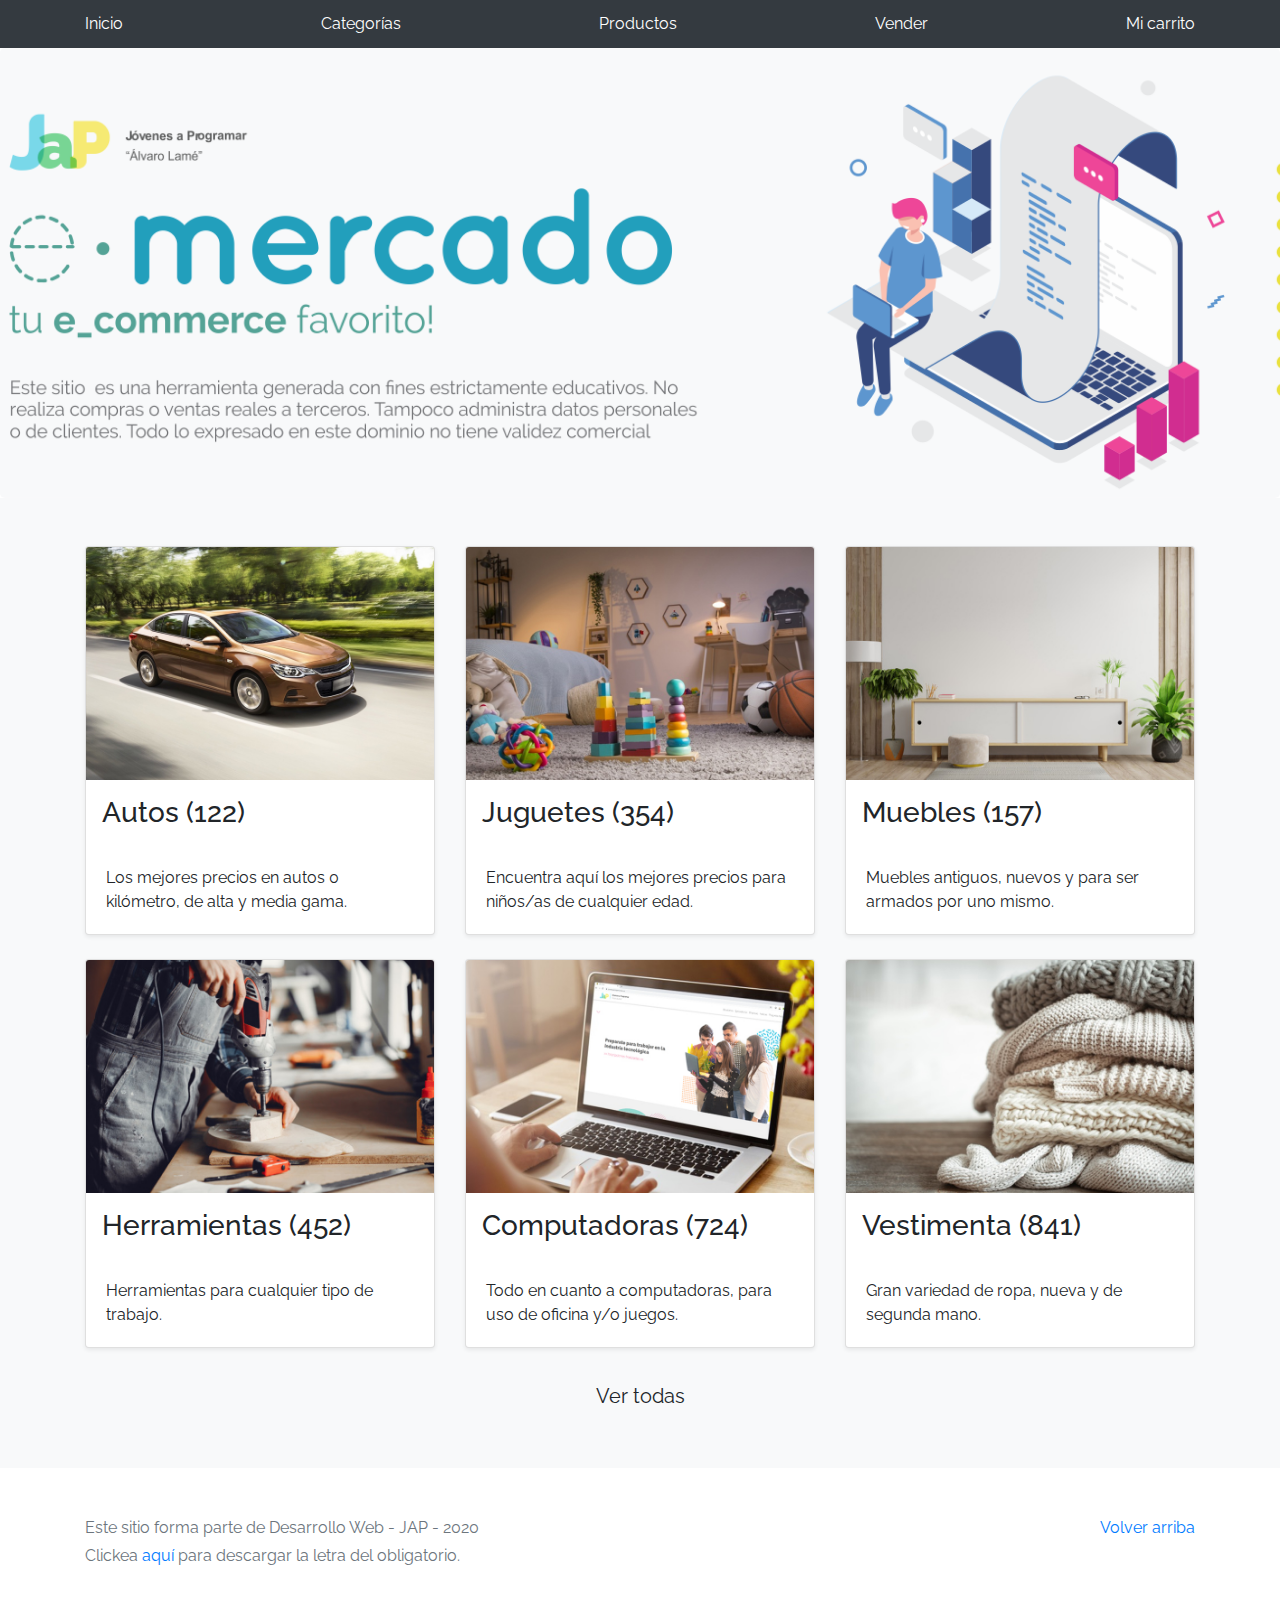
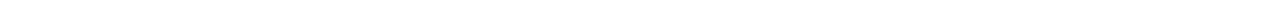
==== index.html @ d483f8cb "primercambio" ====
<!DOCTYPE html>
<!-- saved from url=(0049)https://getbootstrap.com/docs/4.3/examples/album/ -->
<html lang="en">
  <head>
    <meta http-equiv="Content-Type" content="text/html; charset=UTF-8">
    <meta name="viewport" content="width=device-width, initial-scale=1, shrink-to-fit=no">
    <meta name="description" content="">
    <title>eMercado - Todo lo que busques está aquí</title>

    <link rel="canonical" href="https://getbootstrap.com/docs/4.3/examples/album/">
    <link href="https://fonts.googleapis.com/css?family=Raleway:300,300i,400,400i,700,700i,900,900i" rel="stylesheet">
    <!-- Bootstrap core CSS -->
    <link href="css/bootstrap.min.css" rel="stylesheet">
    <link href="css/styles.css" rel="stylesheet">
  </head>
  <body>
    <nav class="site-header sticky-top py-1 bg-dark">
      <div class="container d-flex flex-column flex-md-row justify-content-between">
        <a class="py-2 d-none d-md-inline-block" href="index.html">Inicio</a>
        <a class="py-2 d-none d-md-inline-block" href="categories.html">Categorías</a>
        <a class="py-2 d-none d-md-inline-block" href="products.html">Productos</a>
        <a class="py-2 d-none d-md-inline-block" href="sell.html">Vender</a>
        <a class="py-2 d-none d-md-inline-block" href="cart.html">Mi carrito</a>
      </div>
    </nav>
    <main role="main">
      <section class="jumbotron text-center">
        <div class="m-5">
          <h1></h1>
        </div>
      </section>
      <div class="album py-5 bg-light">
        <div class="container">
          <div class="row">
            <div class="col-md-4">
              <a href="categories.html" class="card mb-4 shadow-sm custom-card">
                <img class="bd-placeholder-img card-img-top"  src="img/cat1.jpg">
                <h3 class="m-3">Autos (122)</h3>
                <div class="card-body">
                  <p class="card-text">Los mejores precios en autos 0 kilómetro, de alta y media gama.</p>
                </div>
              </a>
            </div>
            <div class="col-md-4">
                <a href="categories.html" class="card mb-4 shadow-sm custom-card">
                  <img class="bd-placeholder-img card-img-top" src="img/cat2.jpg">
                  <h3 class="m-3">Juguetes (354)</h3>
                  <div class="card-body">
                    <p class="card-text">Encuentra aquí los mejores precios para niños/as de cualquier edad.</p>
                  </div>
                </a>
            </div>
            <div class="col-md-4">
                <a href="categories.html" class="card mb-4 shadow-sm custom-card">
                  <img class="bd-placeholder-img card-img-top" src="img/cat3.jpg">
                  <h3 class="m-3">Muebles (157)</h3>
                  <div class="card-body">
                    <p class="card-text">Muebles antiguos, nuevos y para ser armados por uno mismo.</p>
                  </div>
                </a>
            </div>
            <div class="col-md-4">
                <a href="categories.html" class="card mb-4 shadow-sm custom-card">
                  <img class="bd-placeholder-img card-img-top" src="img/cat4.jpg">
                  <h3 class="m-3">Herramientas (452)</h3>
                  <div class="card-body">
                    <p class="card-text">Herramientas para cualquier tipo de trabajo.</p>
                  </div>
                </a>
            </div>
            <div class="col-md-4">
                <a href="categories.html" class="card mb-4 shadow-sm custom-card">
                  <img class="bd-placeholder-img card-img-top" src="img/cat5.jpg">
                  <h3 class="m-3">Computadoras (724)</h3>
                  <div class="card-body">
                    <p class="card-text">Todo en cuanto a computadoras, para uso de oficina y/o juegos.</p>
                  </div>
                </a>
            </div>
            <div class="col-md-4">
                <a href="categories.html" class="card mb-4 shadow-sm custom-card">
                  <img class="bd-placeholder-img card-img-top" src="img/cat6.jpg">
                  <h3 class="m-3">Vestimenta (841)</h3>
                  <div class="card-body">
                    <p class="card-text">Gran variedad de ropa, nueva y de segunda mano.</p>
                  </div>
                </a>
            </div>
          </div>
          <div class="row">
              <a type="button" class="btn btn-light btn-lg btn-block" href="categories.html">Ver todas</a>
          </div>
        </div>
      </div>
    </main>
    <footer class="text-muted">
      <div class="container">
        <p class="float-right">
          <a href="#">Volver arriba</a>
        </p>
        <p>Este sitio forma parte de Desarrollo Web - JAP - 2020</p>
        <p>Clickea <a target="_blank" href="Letra.pdf">aquí</a> para descargar la letra del obligatorio.</p>
      </div>
    </footer>
    <script src="js/jquery-3.4.1.min.js"></script>
    <script src="js/bootstrap.bundle.min.js"></script>
    <script src="js/init.js"></script>
  </body>
</html>
---- css/styles.css ----
.jumbotron, .card-body, .container, .site-header{
    font-family: 'Raleway', serif !important;
}

.jumbotron .display-4{
    font-weight: bold;
}

.jumbotron {
  height: 50vh;
  padding: 5em inherit;
  margin-bottom: 0;
  background-color: #53C0FB;
  background: url('../img/cover_back.png');
  background-size: cover;
  background-position: center;
  background-repeat: no-repeat;
  color: black;
  font-weight: bold;
}

@media (min-width: 768px) {
  .jumbotron {
    padding-top: 6rem;
    padding-bottom: 6rem;
  }
}

.jumbotron p:last-child {
  margin-bottom: 0;
}

.jumbotron-heading {
  font-weight: 300;
}

.jumbotron .container {
  max-width: 40rem;
  background-color: rgba(255, 255, 255, 0.5);
  border-radius: 10px;
  text-shadow: 1px 1px 2px grey;
}

.jumbotron .lead{
  font-size: 38px;
}

footer {
  padding-top: 3rem;
  padding-bottom: 3rem;
}

footer p {
  margin-bottom: .25rem;
}

.site-header a {
  color: white;
  transition: ease-in-out color .15s;
}

.light-text {
  color: white;
}

.site-header .dropdown-menu a {
  color: black;
}

.dropzone{
  border: 2px dashed #0087F7;
  border-radius: 5px;
  background: white;
}

.alert{
  position: fixed;
  top:80px;
  width: 50%;
  left: 50%;
  transform: translate(-50%, 0);
}

.lds-ring {
  display: inline-block;
  position: relative;
  width: 64px;
  height: 64px;
  top:50%;
  left: 50%;
}
.lds-ring div {
  box-sizing: border-box;
  display: block;
  position: absolute;
  width: 51px;
  height: 51px;
  margin: 6px;
  border: 6px solid #fff;
  border-radius: 50%;
  animation: lds-ring 1.2s cubic-bezier(0.5, 0, 0.5, 1) infinite;
  border-color: #fff transparent transparent transparent;
}
.lds-ring div:nth-child(1) {
  animation-delay: -0.45s;
}
.lds-ring div:nth-child(2) {
  animation-delay: -0.3s;
}
.lds-ring div:nth-child(3) {
  animation-delay: -0.15s;
}
@keyframes lds-ring {
  0% {
    transform: rotate(0deg);
  }
  100% {
    transform: rotate(360deg);
  }
}

#spinner-wrapper{
  position: fixed;
  background-color: rgba(0,0,0,0.5);
  width:100%;
  height: 100%;
  top:0;
  left:0;
  z-index: 1021;
  display: none;
}

a.custom-card,
a.custom-card:hover {
  color: inherit;
  text-decoration: inherit;
}

.checked {
  color: orange;
}
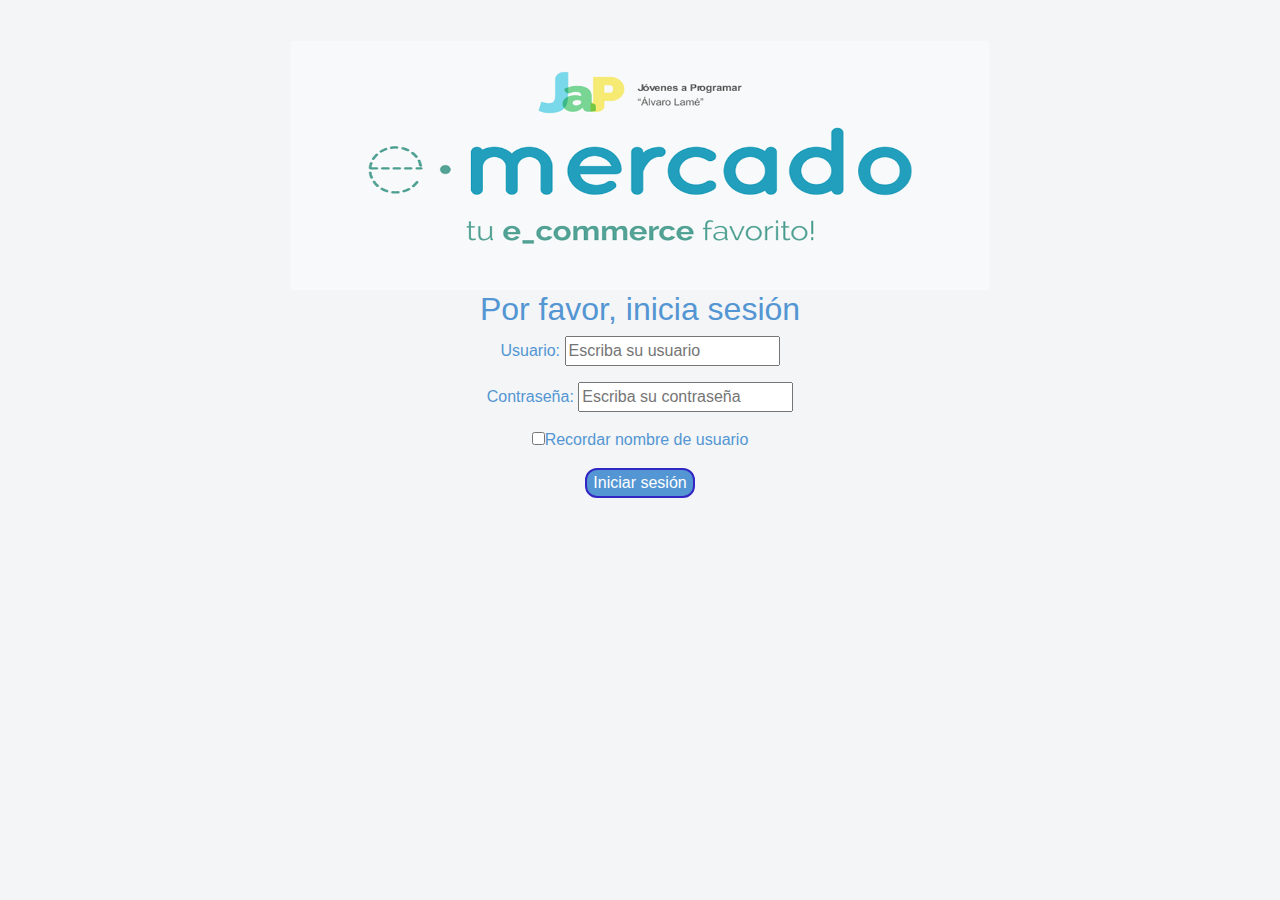
==== commit 6f3aceee: "Entrega1" ====
--- a/index.html
+++ b/index.html
@@ -1,109 +1,52 @@
 <!DOCTYPE html>
 <!-- saved from url=(0049)https://getbootstrap.com/docs/4.3/examples/album/ -->
 <html lang="en">
-  <head>
-    <meta http-equiv="Content-Type" content="text/html; charset=UTF-8">
-    <meta name="viewport" content="width=device-width, initial-scale=1, shrink-to-fit=no">
-    <meta name="description" content="">
-    <title>eMercado - Todo lo que busques está aquí</title>
 
-    <link rel="canonical" href="https://getbootstrap.com/docs/4.3/examples/album/">
-    <link href="https://fonts.googleapis.com/css?family=Raleway:300,300i,400,400i,700,700i,900,900i" rel="stylesheet">
-    <!-- Bootstrap core CSS -->
-    <link href="css/bootstrap.min.css" rel="stylesheet">
-    <link href="css/styles.css" rel="stylesheet">
-  </head>
-  <body>
-    <nav class="site-header sticky-top py-1 bg-dark">
-      <div class="container d-flex flex-column flex-md-row justify-content-between">
-        <a class="py-2 d-none d-md-inline-block" href="index.html">Inicio</a>
-        <a class="py-2 d-none d-md-inline-block" href="categories.html">Categorías</a>
-        <a class="py-2 d-none d-md-inline-block" href="products.html">Productos</a>
-        <a class="py-2 d-none d-md-inline-block" href="sell.html">Vender</a>
-        <a class="py-2 d-none d-md-inline-block" href="cart.html">Mi carrito</a>
-      </div>
-    </nav>
-    <main role="main">
-      <section class="jumbotron text-center">
-        <div class="m-5">
-          <h1></h1>
-        </div>
-      </section>
-      <div class="album py-5 bg-light">
-        <div class="container">
-          <div class="row">
-            <div class="col-md-4">
-              <a href="categories.html" class="card mb-4 shadow-sm custom-card">
-                <img class="bd-placeholder-img card-img-top"  src="img/cat1.jpg">
-                <h3 class="m-3">Autos (122)</h3>
-                <div class="card-body">
-                  <p class="card-text">Los mejores precios en autos 0 kilómetro, de alta y media gama.</p>
-                </div>
-              </a>
-            </div>
-            <div class="col-md-4">
-                <a href="categories.html" class="card mb-4 shadow-sm custom-card">
-                  <img class="bd-placeholder-img card-img-top" src="img/cat2.jpg">
-                  <h3 class="m-3">Juguetes (354)</h3>
-                  <div class="card-body">
-                    <p class="card-text">Encuentra aquí los mejores precios para niños/as de cualquier edad.</p>
-                  </div>
-                </a>
-            </div>
-            <div class="col-md-4">
-                <a href="categories.html" class="card mb-4 shadow-sm custom-card">
-                  <img class="bd-placeholder-img card-img-top" src="img/cat3.jpg">
-                  <h3 class="m-3">Muebles (157)</h3>
-                  <div class="card-body">
-                    <p class="card-text">Muebles antiguos, nuevos y para ser armados por uno mismo.</p>
-                  </div>
-                </a>
-            </div>
-            <div class="col-md-4">
-                <a href="categories.html" class="card mb-4 shadow-sm custom-card">
-                  <img class="bd-placeholder-img card-img-top" src="img/cat4.jpg">
-                  <h3 class="m-3">Herramientas (452)</h3>
-                  <div class="card-body">
-                    <p class="card-text">Herramientas para cualquier tipo de trabajo.</p>
-                  </div>
-                </a>
-            </div>
-            <div class="col-md-4">
-                <a href="categories.html" class="card mb-4 shadow-sm custom-card">
-                  <img class="bd-placeholder-img card-img-top" src="img/cat5.jpg">
-                  <h3 class="m-3">Computadoras (724)</h3>
-                  <div class="card-body">
-                    <p class="card-text">Todo en cuanto a computadoras, para uso de oficina y/o juegos.</p>
-                  </div>
-                </a>
-            </div>
-            <div class="col-md-4">
-                <a href="categories.html" class="card mb-4 shadow-sm custom-card">
-                  <img class="bd-placeholder-img card-img-top" src="img/cat6.jpg">
-                  <h3 class="m-3">Vestimenta (841)</h3>
-                  <div class="card-body">
-                    <p class="card-text">Gran variedad de ropa, nueva y de segunda mano.</p>
-                  </div>
-                </a>
-            </div>
-          </div>
-          <div class="row">
-              <a type="button" class="btn btn-light btn-lg btn-block" href="categories.html">Ver todas</a>
-          </div>
-        </div>
-      </div>
-    </main>
-    <footer class="text-muted">
-      <div class="container">
-        <p class="float-right">
-          <a href="#">Volver arriba</a>
-        </p>
-        <p>Este sitio forma parte de Desarrollo Web - JAP - 2020</p>
-        <p>Clickea <a target="_blank" href="Letra.pdf">aquí</a> para descargar la letra del obligatorio.</p>
-      </div>
-    </footer>
-    <script src="js/jquery-3.4.1.min.js"></script>
-    <script src="js/bootstrap.bundle.min.js"></script>
-    <script src="js/init.js"></script>
-  </body>
+<head>
+  <meta http-equiv="Content-Type" content="text/html; charset=UTF-8">
+  <meta name="viewport" content="width=device-width, initial-scale=1, shrink-to-fit=no">
+  <meta name="description" content="">
+  <title>eMercado - Todo lo que busques está aquí</title>
+
+  <link rel="canonical" href="https://getbootstrap.com/docs/4.3/examples/album/">
+  <link href="https://fonts.googleapis.com/css?family=Raleway:300,300i,400,400i,700,700i,900,900i" rel="stylesheet">
+  <!-- Bootstrap core CSS -->
+  <link href="css/bootstrap.min.css" rel="stylesheet">
+  <link href="css/styles.css" rel="stylesheet">
+  <style>
+    html, body{
+      height: 100%;
+    }
+
+    body {
+      -ms-flex-align: center;
+      align-items: center;
+      padding-top: 40px;
+      padding-bottom: 40px;
+      background-color: rgb(243, 245, 247);
+      color: rgb(84, 150, 211);
+    }
+
+    .signin {
+      width: 100%;
+      max-width: 330px;
+      padding: 15px;
+      margin: auto;
+    }
+  </style>
+</head>
+
+<body class="text-center">
+  <img src="img/login.png" width="700" height="250">
+  <h2 id="please">Por favor, inicia sesión</h2>
+  <form name="datos" action="./inicio.html">
+      <p>Usuario: <input id="usu" type="text" name="usuario" placeholder="Escriba su usuario" required></p>
+      <p>Contraseña: <input id="contras" type="password" name="contra" placeholder="Escriba su contraseña" required></p>
+      <p><input type="checkbox" value="remember">Recordar nombre de usuario</p>
+      <p><button class="boton" type="submit" onclick="iniciarSesion()">Iniciar sesión</button></p>
+  </form>
+
+  <script src="js/init.js"></script>
+  <script src="js/login.js"></script>
+</body>
 </html>--- a/css/styles.css
+++ b/css/styles.css
@@ -138,4 +138,12 @@
 
 .checked {
   color: orange;
-}+}
+
+.boton {
+  background-color: rgb(84, 150, 211);
+  color: white;
+  border-radius: 12px;
+  border: 2px solid #3227c4;
+}
+
